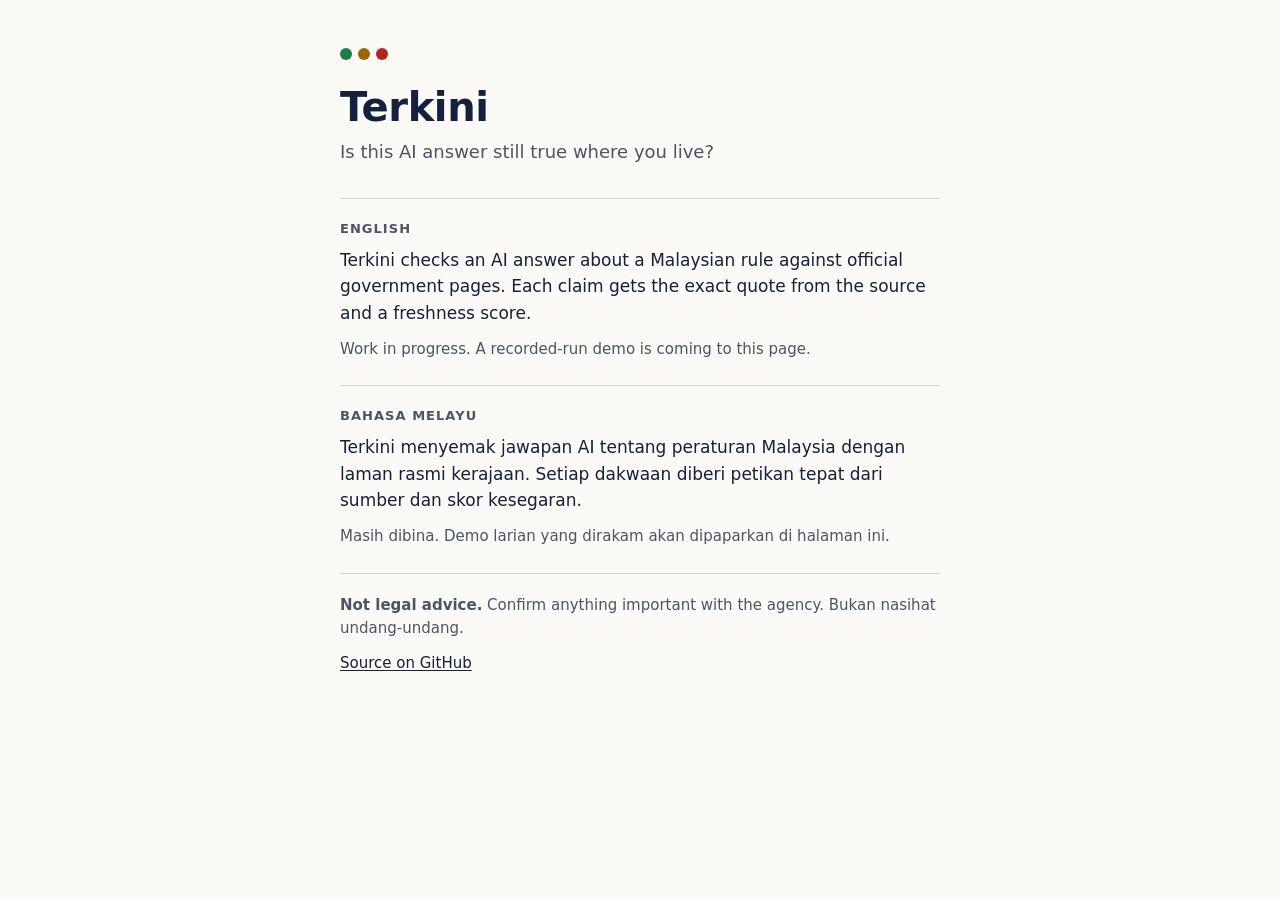
==== docs/index.html @ 065417b2 "Add Pages placeholder (EN + BM) and list model IDs in the AI disclosure Co-Authored-By: Claude Opus " ====
<!doctype html>
<html lang="en">
<head>
<meta charset="utf-8">
<meta name="viewport" content="width=device-width, initial-scale=1">
<title>Terkini: is this AI answer still true where you live?</title>
<meta name="description" content="Terkini checks AI answers about Malaysian rules against official government pages, with exact quotes and a freshness score.">
<style>
  :root {
    --ink: #14213d; --muted: #4a5568; --paper: #fbfaf6; --line: #d9d4c7;
    --fresh: #1f7a4d; --stale: #b3261e; --unsure: #9a6700;
    --measure: 40rem;
  }
  * { box-sizing: border-box; }
  html { -webkit-text-size-adjust: 100%; }
  body {
    margin: 0; background: var(--paper); color: var(--ink);
    font: 17px/1.55 ui-sans-serif, system-ui, -apple-system, "Segoe UI", Roboto, sans-serif;
  }
  main { max-width: var(--measure); margin: 0 auto; padding: 3rem 1.25rem 4rem; }
  .mark { display: flex; gap: .375rem; margin-bottom: 1.5rem; }
  .mark span { width: .75rem; height: .75rem; border-radius: 50%; }
  h1 { font-size: clamp(1.75rem, 6vw, 2.5rem); line-height: 1.15; margin: 0 0 .5rem; letter-spacing: -.01em; }
  .tag { font-size: 1.125rem; color: var(--muted); margin: 0 0 2rem; }
  section { border-top: 1px solid var(--line); padding-top: 1.25rem; margin-top: 1.5rem; }
  h2 { font-size: .8125rem; text-transform: uppercase; letter-spacing: .08em; color: var(--muted); margin: 0 0 .5rem; }
  p { margin: 0 0 .75rem; overflow-wrap: anywhere; }
  .note { font-size: .9375rem; color: var(--muted); }
  a { color: var(--ink); text-underline-offset: .15em; }
  a:focus-visible { outline: 2px solid var(--ink); outline-offset: 2px; }
</style>
</head>
<body>
<main>
  <div class="mark" aria-hidden="true">
    <span style="background:var(--fresh)"></span><span style="background:var(--unsure)"></span><span style="background:var(--stale)"></span>
  </div>
  <h1>Terkini</h1>
  <p class="tag">Is this AI answer still true where you live?</p>

  <section lang="en">
    <h2>English</h2>
    <p>Terkini checks an AI answer about a Malaysian rule against official government pages. Each claim gets the exact quote
      from the source and a freshness score.</p>
    <p class="note">Work in progress. A recorded-run demo is coming to this page.</p>
  </section>

  <section lang="ms">
    <h2>Bahasa Melayu</h2>
    <p>Terkini menyemak jawapan AI tentang peraturan Malaysia dengan laman rasmi kerajaan. Setiap dakwaan diberi petikan
      tepat dari sumber dan skor kesegaran.</p>
    <p class="note">Masih dibina. Demo larian yang dirakam akan dipaparkan di halaman ini.</p>
  </section>

  <section>
    <p class="note"><strong>Not legal advice.</strong> Confirm anything important with the agency.
      <span lang="ms">Bukan nasihat undang-undang.</span></p>
    <p class="note"><a href="https://github.com/aimanmalib/terkini">Source on GitHub</a></p>
  </section>
</main>
</body>
</html>
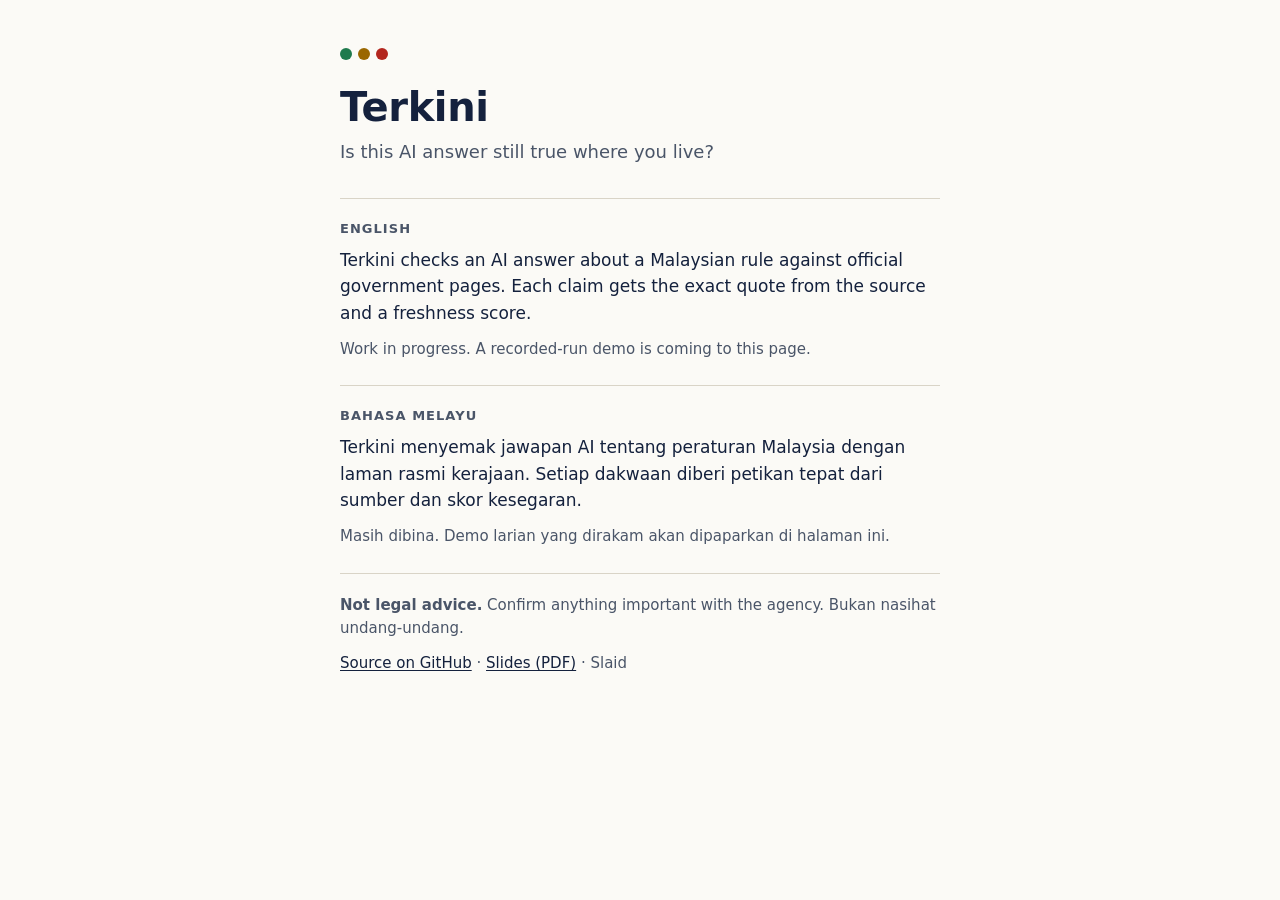
==== commit 2767ec1e: "Add deck v0 (8 slides by judging criterion) as PDF and PPTX on Pages Co-Authored-By: Claude Opus 5.5" ====
--- a/docs/index.html
+++ b/docs/index.html
@@ -55,7 +55,8 @@
   <section>
     <p class="note"><strong>Not legal advice.</strong> Confirm anything important with the agency.
       <span lang="ms">Bukan nasihat undang-undang.</span></p>
-    <p class="note"><a href="https://github.com/aimanmalib/terkini">Source on GitHub</a></p>
+    <p class="note"><a href="https://github.com/aimanmalib/terkini">Source on GitHub</a> · <a href="deck.pdf">Slides (PDF)</a>
+      <span lang="ms">· Slaid</span></p>
   </section>
 </main>
 </body>
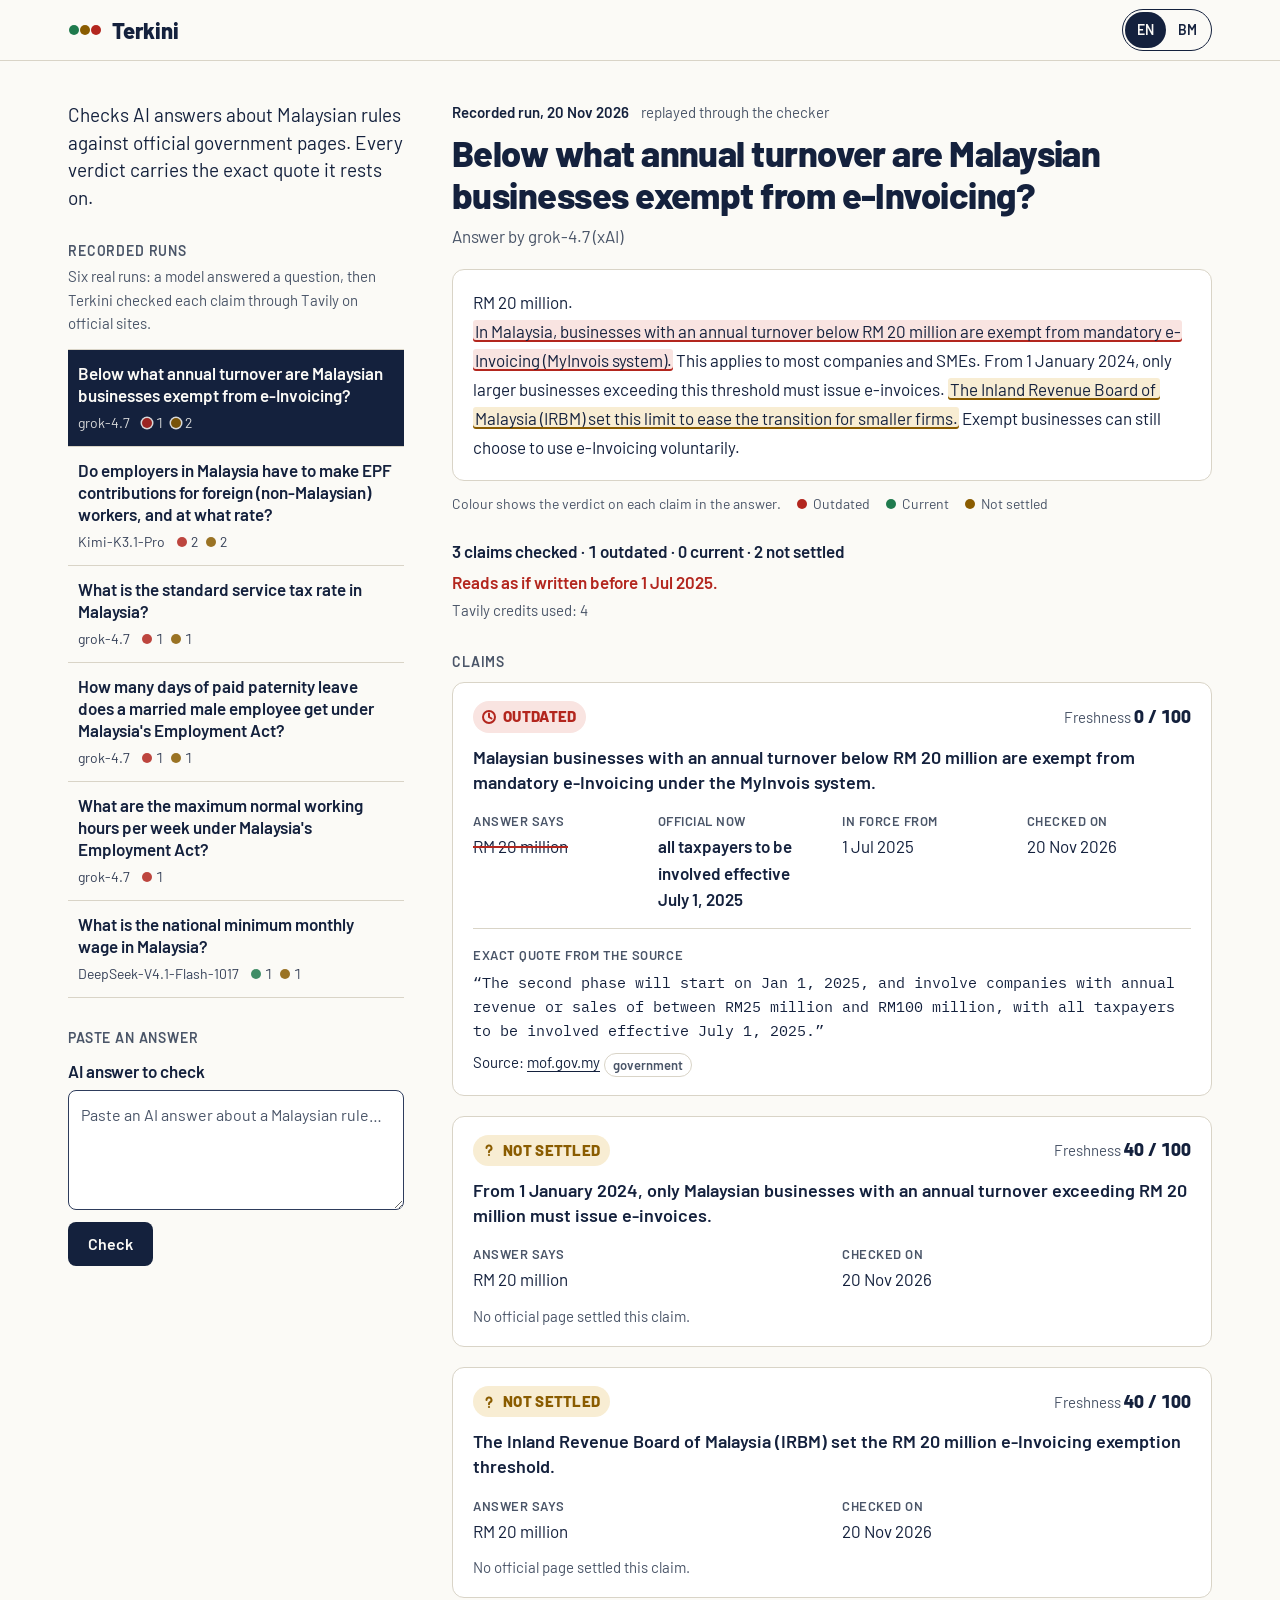
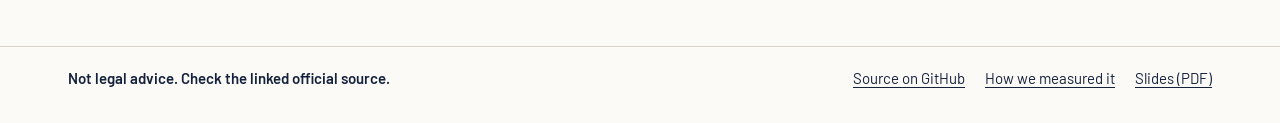
==== commit 02a6c986: "Replace the placeholder with the replay page: pick a recorded run, see each claim marked in the answ" ====
--- a/docs/index.html
+++ b/docs/index.html
@@ -3,61 +3,195 @@
 <head>
 <meta charset="utf-8">
 <meta name="viewport" content="width=device-width, initial-scale=1">
-<title>Terkini: is this AI answer still true where you live?</title>
+<title>Terkini: is this AI answer still true in Malaysia?</title>
 <meta name="description" content="Terkini checks AI answers about Malaysian rules against official government pages, with exact quotes and a freshness score.">
+<meta name="color-scheme" content="light">
+<link rel="preload" href="fonts/barlow-400.woff2" as="font" type="font/woff2" crossorigin>
+<link rel="preload" href="fonts/barlow-800.woff2" as="font" type="font/woff2" crossorigin>
 <style>
+  @font-face { font-family: "Barlow"; src: url("fonts/barlow-400.woff2") format("woff2"); font-weight: 400; font-display: swap; }
+  @font-face { font-family: "Barlow"; src: url("fonts/barlow-600.woff2") format("woff2"); font-weight: 600; font-display: swap; }
+  @font-face { font-family: "Barlow"; src: url("fonts/barlow-800.woff2") format("woff2"); font-weight: 800; font-display: swap; }
+  @font-face { font-family: "Plex Mono"; src: url("fonts/plex-mono-400.woff2") format("woff2"); font-weight: 400; font-display: swap; }
+
   :root {
-    --ink: #14213d; --muted: #4a5568; --paper: #fbfaf6; --line: #d9d4c7;
-    --fresh: #1f7a4d; --stale: #b3261e; --unsure: #9a6700;
-    --measure: 40rem;
+    --ink: #14213d; --ink-2: #2e3c5c; --muted: #4a5568; --paper: #fbfaf6; --sheet: #ffffff; --line: #d9d4c7;
+    --fresh: #1f7a4d; --fresh-tint: #e3f1e8;
+    --stale: #b3261e; --stale-tint: #f9e4e1;
+    --unsure: #8a5c00; --unsure-tint: #f8edd3;
+    --sans: "Barlow", ui-sans-serif, system-ui, -apple-system, "Segoe UI", Roboto, sans-serif;
+    --mono: "Plex Mono", ui-monospace, "SFMono-Regular", Menlo, Consolas, monospace;
+    --radius: 12px; --gap: 1.25rem;
   }
   * { box-sizing: border-box; }
-  html { -webkit-text-size-adjust: 100%; }
-  body {
-    margin: 0; background: var(--paper); color: var(--ink);
-    font: 17px/1.55 ui-sans-serif, system-ui, -apple-system, "Segoe UI", Roboto, sans-serif;
+  html { -webkit-text-size-adjust: 100%; scrollbar-color: var(--line) var(--paper); }
+  body { margin: 0; background: var(--paper); color: var(--ink); font: 400 1.0625rem/1.55 var(--sans); }
+  ::selection { background: var(--ink); color: var(--paper); }
+  a { color: var(--ink); text-decoration-thickness: 1px; text-underline-offset: .18em; }
+  a:hover { text-decoration-thickness: 2px; }
+  :focus-visible { outline: 2px solid var(--ink); outline-offset: 2px; }
+  h1, h2, h3 { margin: 0; line-height: 1.15; text-wrap: balance; }
+  p { margin: 0; }
+  .sr { position: absolute; width: 1px; height: 1px; overflow: hidden; clip-path: inset(50%); white-space: nowrap; }
+
+  .top { border-bottom: 1px solid var(--line); background: var(--paper); }
+  .top-in, .layout, .foot-in { max-width: 74rem; margin: 0 auto; padding-inline: 1.25rem; }
+  .top-in { display: flex; align-items: center; justify-content: space-between; gap: 1rem; min-height: 3.75rem; }
+  .brand { display: flex; align-items: center; gap: .625rem; font-weight: 800; font-size: 1.375rem; letter-spacing: -.01em; text-decoration: none; }
+  .brand svg { flex: none; }
+  .langs { display: flex; border: 1px solid var(--ink); border-radius: 999px; padding: 2px; }
+  .langs button { font: 600 .875rem/1 var(--sans); color: var(--ink); background: none; border: 0; border-radius: 999px;
+    padding: .5rem .75rem; min-height: 2.25rem; cursor: pointer; }
+  .langs button[aria-pressed="true"] { background: var(--ink); color: var(--paper); }
+
+  .layout { display: grid; gap: 2rem; padding-block: 1.75rem 3rem; }
+  @media (min-width: 60rem) { .layout { grid-template-columns: 21rem minmax(0, 1fr); gap: 3rem; padding-top: 2.5rem; } }
+  .rail { display: grid; gap: 2rem; align-content: start; min-width: 0; }
+  .lede { font-size: 1.1875rem; line-height: 1.45; }
+  .rail h2, .claims-h { font-size: .875rem; font-weight: 600; letter-spacing: .06em; text-transform: uppercase; color: var(--muted); }
+  .hint { color: var(--muted); font-size: .9375rem; margin-top: .375rem; }
+
+  .cases { list-style: none; margin: .875rem 0 0; padding: 0; border-top: 1px solid var(--line); }
+  .case { display: block; width: 100%; text-align: left; font: inherit; color: inherit; background: none; cursor: pointer;
+    border: 0; border-bottom: 1px solid var(--line); padding: .75rem .625rem; }
+  .case:hover { background: var(--sheet); }
+  .case[aria-current="true"] { background: var(--ink); color: var(--paper); }
+  .case-q { display: block; font-weight: 600; line-height: 1.3; overflow-wrap: anywhere; }
+  .case-meta { display: flex; flex-wrap: wrap; align-items: center; gap: .25rem .75rem; margin-top: .375rem; font-size: .875rem; opacity: .85; }
+  .tally { display: inline-flex; gap: .5rem; }
+  .tally span { display: inline-flex; align-items: center; gap: .25rem; font-variant-numeric: tabular-nums; }
+  .dot { width: .625rem; height: .625rem; border-radius: 50%; flex: none; box-shadow: 0 0 0 1.5px var(--paper); }
+  .dot.outdated { background: var(--stale); } .dot.current { background: var(--fresh); } .dot.unverifiable { background: var(--unsure); }
+
+  .paste textarea { display: block; width: 100%; min-height: 7.5rem; margin-top: .75rem; resize: vertical; font: inherit; font-size: 1rem;
+    color: var(--ink); background: var(--sheet); border: 1px solid var(--ink-2); border-radius: 8px; padding: .75rem; caret-color: var(--stale); }
+  .paste textarea::placeholder { color: var(--muted); }
+  .paste label { display: block; font-weight: 600; margin-top: .75rem; }
+  .paste textarea { margin-top: .375rem; }
+  .btn { margin-top: .75rem; font: 600 1rem/1 var(--sans); color: var(--paper); background: var(--ink); border: 0; border-radius: 8px;
+    padding: .75rem 1.25rem; min-height: 2.75rem; cursor: pointer; }
+  .btn:hover { background: var(--ink-2); }
+  .paste-msg { margin-top: .75rem; font-size: .9375rem; overflow-wrap: anywhere; }
+  .paste-msg:empty { display: none; }
+
+  .result { min-width: 0; }
+  .run-label { display: flex; flex-wrap: wrap; gap: .25rem .75rem; font-size: .9375rem; color: var(--muted); }
+  .run-label b { color: var(--ink); font-weight: 600; }
+  .q { font-size: clamp(1.5rem, 4.2vw, 2.25rem); font-weight: 800; letter-spacing: -.015em; margin-top: .5rem; overflow-wrap: anywhere; }
+  .by { margin-top: .5rem; color: var(--muted); }
+  .answer { margin-top: 1.25rem; background: var(--sheet); border: 1px solid var(--line); border-radius: var(--radius);
+    padding: 1.125rem 1.25rem; white-space: pre-wrap; overflow-wrap: anywhere; line-height: 1.7; }
+  .hl { color: inherit; text-decoration: none; border-radius: 3px; padding: .05em .1em; -webkit-box-decoration-break: clone; box-decoration-break: clone; }
+  .hl.outdated { background: var(--stale-tint); box-shadow: inset 0 -2px 0 var(--stale); }
+  .hl.current { background: var(--fresh-tint); box-shadow: inset 0 -2px 0 var(--fresh); }
+  .hl.unverifiable { background: var(--unsure-tint); box-shadow: inset 0 -2px 0 var(--unsure); }
+  .hl:hover { text-decoration: underline; text-decoration-thickness: 1px; }
+  .legend { display: flex; flex-wrap: wrap; gap: .375rem 1rem; margin-top: .75rem; font-size: .875rem; color: var(--muted); }
+  .legend span { display: inline-flex; align-items: center; gap: .375rem; }
+  .summary { margin-top: 1.5rem; font-weight: 600; font-variant-numeric: tabular-nums; }
+  .asof { margin-top: .25rem; color: var(--stale); font-weight: 600; }
+  .credits { margin-top: .25rem; color: var(--muted); font-size: .9375rem; }
+
+  .claims-h { margin-top: 2rem; }
+  .claims { list-style: none; margin: .75rem 0 0; padding: 0; display: grid; gap: var(--gap); }
+  .claim { background: var(--sheet); border: 1px solid var(--line); border-radius: var(--radius); padding: 1.125rem 1.25rem; scroll-margin-top: 1rem; }
+  .claim:target { border-color: var(--ink); }
+  .claim-top { display: flex; align-items: center; justify-content: space-between; gap: .75rem; flex-wrap: wrap; }
+  .badge { display: inline-flex; align-items: center; gap: .375rem; font-weight: 800; font-size: .9375rem; letter-spacing: .02em;
+    text-transform: uppercase; padding: .25rem .625rem .25rem .5rem; border-radius: 999px; }
+  .badge.outdated { color: var(--stale); background: var(--stale-tint); }
+  .badge.current { color: var(--fresh); background: var(--fresh-tint); }
+  .badge.unverifiable { color: var(--unsure); background: var(--unsure-tint); }
+  .score { font-variant-numeric: tabular-nums; color: var(--muted); font-size: .9375rem; }
+  .score b { color: var(--ink); font-weight: 800; font-size: 1.125rem; }
+  .claim-text { margin-top: .75rem; font-size: 1.125rem; font-weight: 600; line-height: 1.4; overflow-wrap: anywhere; }
+  .facts { display: grid; grid-template-columns: repeat(auto-fit, minmax(9.5rem, 1fr)); gap: .75rem 1.25rem; margin: 1rem 0 0; }
+  .facts div { min-width: 0; }
+  .facts dt { font-size: .8125rem; font-weight: 600; letter-spacing: .04em; text-transform: uppercase; color: var(--muted); }
+  .facts dd { margin: .125rem 0 0; overflow-wrap: anywhere; }
+  .facts .stated dd { text-decoration: line-through; text-decoration-color: var(--stale); text-decoration-thickness: 2px; }
+  .facts .now dd { font-weight: 600; }
+  .quote { margin: 1rem 0 0; padding-top: 1rem; border-top: 1px solid var(--line); }
+  .quote-h { font-size: .8125rem; font-weight: 600; letter-spacing: .04em; text-transform: uppercase; color: var(--muted); }
+  .quote blockquote { margin: .375rem 0 0; font: 400 .9375rem/1.6 var(--mono); overflow-wrap: anywhere; }
+  .quote blockquote::before { content: "\201C"; } .quote blockquote::after { content: "\201D"; }
+  .quote figcaption { margin-top: .5rem; font-size: .9375rem; overflow-wrap: anywhere; }
+  .tags { display: inline-flex; flex-wrap: wrap; gap: .375rem; margin-left: .25rem; vertical-align: middle; }
+  .tag { font-size: .8125rem; font-weight: 600; border: 1px solid var(--line); border-radius: 999px; padding: .0625rem .5rem; color: var(--muted); }
+  .why { margin-top: .75rem; color: var(--muted); font-size: .9375rem; }
+  .other { margin-top: 1rem; color: var(--muted); font-size: .9375rem; }
+  .state { margin-top: 1rem; color: var(--muted); }
+
+  .foot { border-top: 1px solid var(--line); }
+  .foot-in { display: flex; flex-wrap: wrap; gap: .5rem 1.5rem; justify-content: space-between; padding-block: 1.25rem 2rem; font-size: .9375rem; }
+  .foot nav { display: flex; flex-wrap: wrap; gap: .5rem 1.25rem; }
+  .advice { font-weight: 600; }
+
+  @media (max-width: 30rem) {
+    .answer, .claim { padding: 1rem; }
+    .brand span { font-size: 1.25rem; }
   }
-  main { max-width: var(--measure); margin: 0 auto; padding: 3rem 1.25rem 4rem; }
-  .mark { display: flex; gap: .375rem; margin-bottom: 1.5rem; }
-  .mark span { width: .75rem; height: .75rem; border-radius: 50%; }
-  h1 { font-size: clamp(1.75rem, 6vw, 2.5rem); line-height: 1.15; margin: 0 0 .5rem; letter-spacing: -.01em; }
-  .tag { font-size: 1.125rem; color: var(--muted); margin: 0 0 2rem; }
-  section { border-top: 1px solid var(--line); padding-top: 1.25rem; margin-top: 1.5rem; }
-  h2 { font-size: .8125rem; text-transform: uppercase; letter-spacing: .08em; color: var(--muted); margin: 0 0 .5rem; }
-  p { margin: 0 0 .75rem; overflow-wrap: anywhere; }
-  .note { font-size: .9375rem; color: var(--muted); }
-  a { color: var(--ink); text-underline-offset: .15em; }
-  a:focus-visible { outline: 2px solid var(--ink); outline-offset: 2px; }
+  @media (prefers-reduced-motion: no-preference) { html { scroll-behavior: smooth; } }
 </style>
 </head>
 <body>
-<main>
-  <div class="mark" aria-hidden="true">
-    <span style="background:var(--fresh)"></span><span style="background:var(--unsure)"></span><span style="background:var(--stale)"></span>
+<svg width="0" height="0" style="position:absolute" aria-hidden="true">
+  <symbol id="i-current" viewBox="0 0 16 16"><path d="M3 8.5l3.2 3L13 4.5" fill="none" stroke="currentColor" stroke-width="2" stroke-linecap="round" stroke-linejoin="round"/></symbol>
+  <symbol id="i-outdated" viewBox="0 0 16 16"><circle cx="8" cy="8" r="6" fill="none" stroke="currentColor" stroke-width="2"/><path d="M8 4.5V8l2.5 1.5" fill="none" stroke="currentColor" stroke-width="2" stroke-linecap="round"/></symbol>
+  <symbol id="i-unverifiable" viewBox="0 0 16 16"><path d="M5.5 6a2.5 2.5 0 1 1 3.6 2.2c-.7.4-1.1.9-1.1 1.7v.3" fill="none" stroke="currentColor" stroke-width="2" stroke-linecap="round"/><circle cx="8" cy="13" r="1.1" fill="currentColor"/></symbol>
+</svg>
+
+<header class="top">
+  <div class="top-in">
+    <a class="brand" href="./">
+      <svg width="34" height="12" viewBox="0 0 34 12" aria-hidden="true"><circle cx="6" cy="6" r="5" style="fill:var(--fresh)"/><circle cx="17" cy="6" r="5" style="fill:var(--unsure)"/><circle cx="28" cy="6" r="5" style="fill:var(--stale)"/></svg>
+      <span>Terkini</span>
+    </a>
+    <div class="langs" role="group" data-i18n-aria-label="lang_switch" aria-label="Language">
+      <button type="button" data-lang="en" aria-pressed="true">EN</button>
+      <button type="button" data-lang="ms" aria-pressed="false">BM</button>
+    </div>
   </div>
-  <h1>Terkini</h1>
-  <p class="tag">Is this AI answer still true where you live?</p>
+</header>
 
-  <section lang="en">
-    <h2>English</h2>
-    <p>Terkini checks an AI answer about a Malaysian rule against official government pages. Each claim gets the exact quote
-      from the source and a freshness score.</p>
-    <p class="note">Work in progress. A recorded-run demo is coming to this page.</p>
-  </section>
+<div class="layout">
+  <aside class="rail">
+    <h1 class="sr" data-i18n="title">Terkini: is this AI answer still true in Malaysia?</h1>
+    <p class="lede" data-i18n="tagline">Checks AI answers about Malaysian rules against official government pages. Every verdict carries the exact quote it rests on.</p>
 
-  <section lang="ms">
-    <h2>Bahasa Melayu</h2>
-    <p>Terkini menyemak jawapan AI tentang peraturan Malaysia dengan laman rasmi kerajaan. Setiap dakwaan diberi petikan
-      tepat dari sumber dan skor kesegaran.</p>
-    <p class="note">Masih dibina. Demo larian yang dirakam akan dipaparkan di halaman ini.</p>
-  </section>
+    <section aria-labelledby="cases-h">
+      <h2 id="cases-h" data-i18n="cases_heading">Recorded runs</h2>
+      <p class="hint" data-i18n="cases_intro">Six real runs: a model answered a question, then Terkini checked each claim through Tavily on official sites.</p>
+      <ol class="cases" id="cases"></ol>
+    </section>
 
-  <section>
-    <p class="note"><strong>Not legal advice.</strong> Confirm anything important with the agency.
-      <span lang="ms">Bukan nasihat undang-undang.</span></p>
-    <p class="note"><a href="https://github.com/aimanmalib/terkini">Source on GitHub</a> · <a href="deck.pdf">Slides (PDF)</a>
-      <span lang="ms">· Slaid</span></p>
-  </section>
-</main>
+    <section class="paste" aria-labelledby="paste-h">
+      <h2 id="paste-h" data-i18n="paste_heading">Paste an answer</h2>
+      <form id="paste-form" novalidate>
+        <label for="paste" data-i18n="paste_label">AI answer to check</label>
+        <textarea id="paste" name="answer" data-i18n-placeholder="paste_placeholder" placeholder="Paste an AI answer about a Malaysian rule…"></textarea>
+        <button class="btn" type="submit" data-i18n="paste_button">Check</button>
+        <p class="paste-msg" id="paste-msg" role="status" aria-live="polite"></p>
+      </form>
+    </section>
+  </aside>
+
+  <main class="result" id="result" aria-live="polite" tabindex="-1">
+    <p class="state" data-i18n="loading">Loading the recorded run…</p>
+  </main>
+</div>
+
+<footer class="foot">
+  <div class="foot-in">
+    <p class="advice" data-i18n="not_advice">Not legal advice. Check the linked official source.</p>
+    <nav>
+      <a href="https://github.com/aimanmalib/terkini" data-i18n="footer_repo">Source on GitHub</a>
+      <a href="https://github.com/aimanmalib/terkini/blob/main/docs/EVAL.md" data-i18n="footer_eval">How we measured it</a>
+      <a href="deck.pdf" data-i18n="footer_deck">Slides (PDF)</a>
+    </nav>
+  </div>
+</footer>
+
+<script src="app.js" defer></script>
 </body>
 </html>
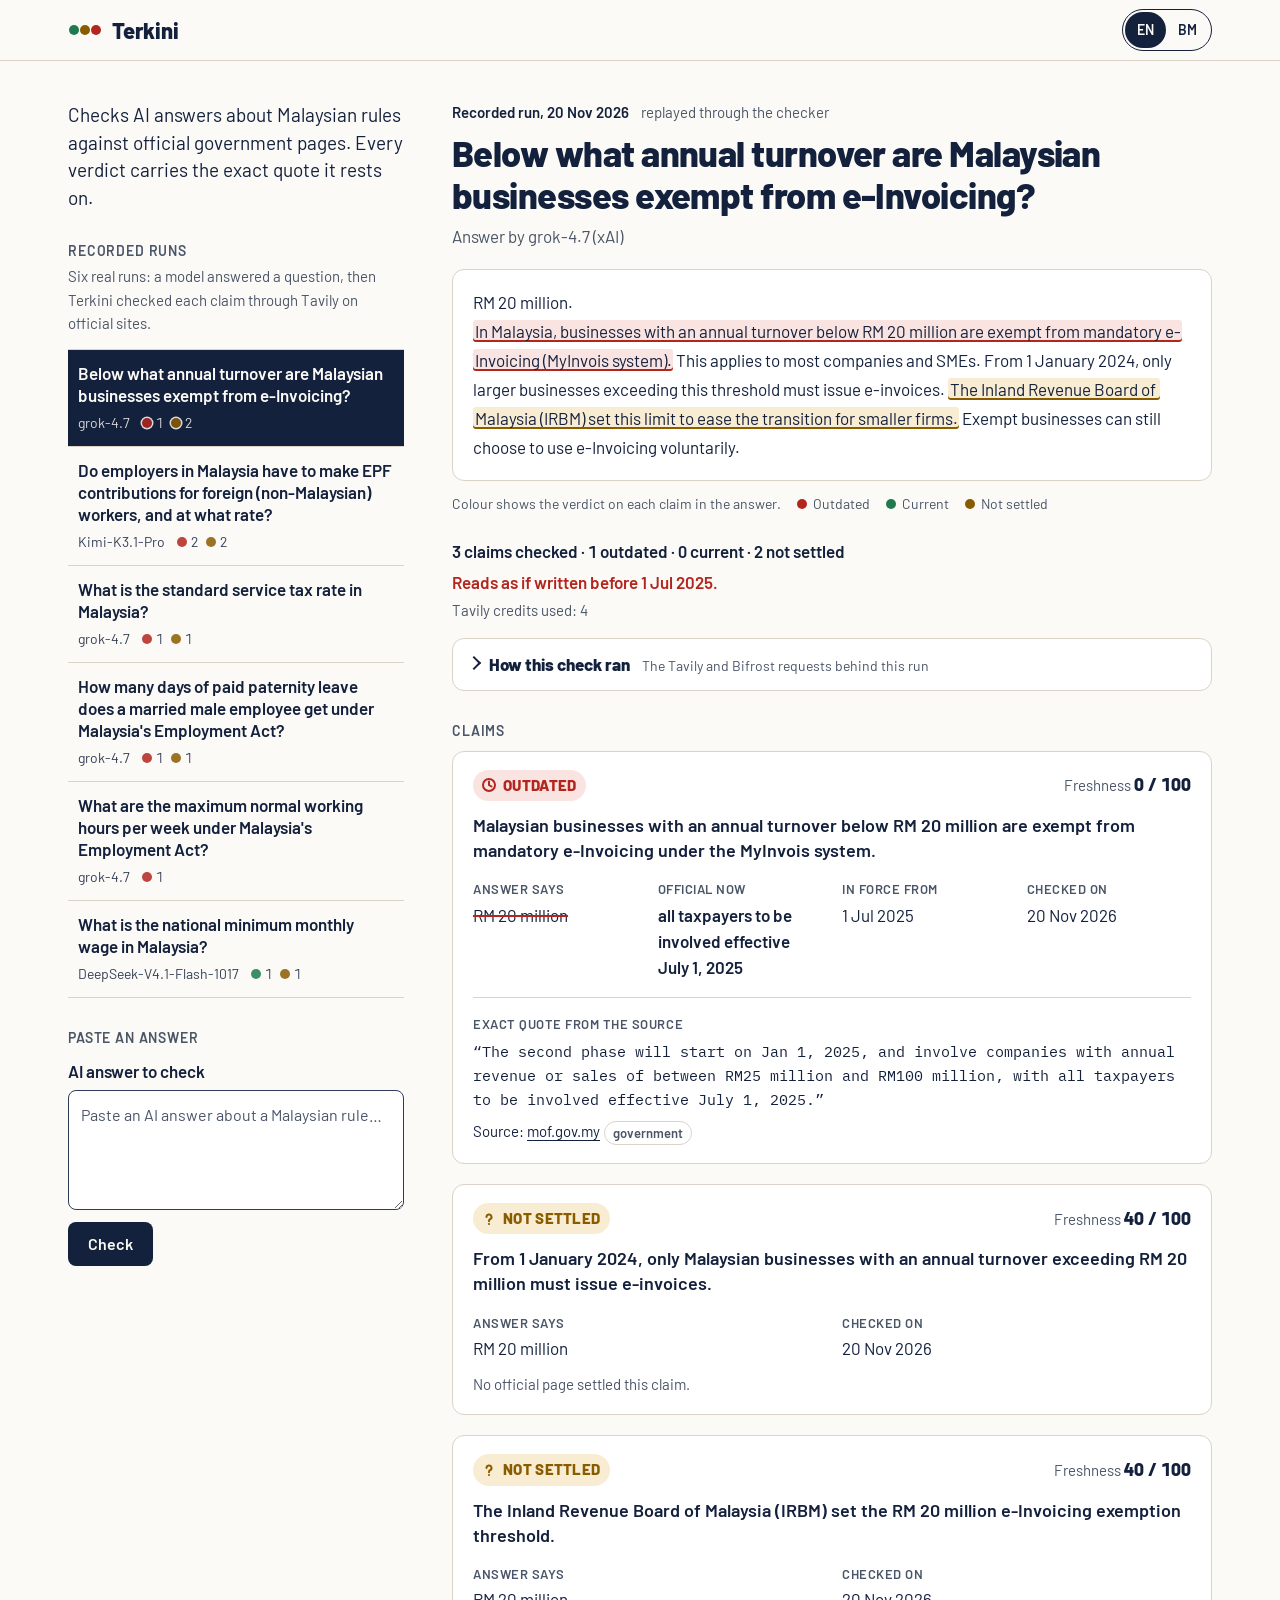
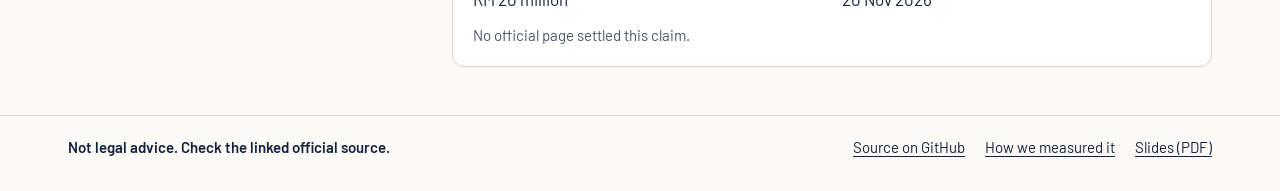
==== commit 66bd7e3d: "Replay page: "How this check ran" panel with the Tavily and Bifrost requests of each run Built from " ====
--- a/docs/index.html
+++ b/docs/index.html
@@ -71,8 +71,8 @@
   .btn { margin-top: .75rem; font: 600 1rem/1 var(--sans); color: var(--paper); background: var(--ink); border: 0; border-radius: 8px;
     padding: .75rem 1.25rem; min-height: 2.75rem; cursor: pointer; }
   .btn:hover { background: var(--ink-2); }
-  .paste-msg { margin-top: .75rem; font-size: .9375rem; overflow-wrap: anywhere; }
-  .paste-msg:empty { display: none; }
+  .answer-msg { margin-top: .75rem; font-size: .9375rem; overflow-wrap: anywhere; }
+  .answer-msg:empty { display: none; }
 
   .result { min-width: 0; }
   .run-label { display: flex; flex-wrap: wrap; gap: .25rem .75rem; font-size: .9375rem; color: var(--muted); }
@@ -92,6 +92,32 @@
   .asof { margin-top: .25rem; color: var(--stale); font-weight: 600; }
   .credits { margin-top: .25rem; color: var(--muted); font-size: .9375rem; }
 
+  .trace { margin-top: 1rem; background: var(--sheet); border: 1px solid var(--line); border-radius: var(--radius); }
+  .trace summary { cursor: pointer; list-style: none; display: flex; flex-wrap: wrap; align-items: baseline; gap: .125rem .75rem;
+    padding: .75rem 1rem .75rem 2.25rem; position: relative; border-radius: var(--radius); }
+  .trace summary::-webkit-details-marker { display: none; }
+  .trace summary::before { content: ""; position: absolute; left: 1rem; top: 1.15rem; width: .5rem; height: .5rem;
+    border-right: 2px solid var(--ink); border-bottom: 2px solid var(--ink); transform: rotate(-45deg); }
+  .trace[open] summary::before { transform: rotate(45deg); top: 1rem; }
+  .tr-title { font-weight: 700; }
+  .tr-hint { color: var(--muted); font-size: .875rem; }
+  .tr-sec { padding: .25rem 1rem 1rem; border-top: 1px solid var(--line); }
+  .tr-sec h4 { margin: .875rem 0 0; font-size: .8125rem; font-weight: 700; letter-spacing: .04em; text-transform: uppercase; color: var(--ink-2); }
+  .tr-dl { margin: .5rem 0 0; display: grid; gap: .5rem; }
+  .tr-dl div { min-width: 0; }
+  .tr-dl dt { font-size: .8125rem; font-weight: 600; color: var(--muted); }
+  .tr-dl dd { margin: .125rem 0 0; font-size: .9375rem; overflow-wrap: anywhere; }
+  .tr-chips { display: flex; flex-wrap: wrap; gap: .25rem .375rem; }
+  .trace code { font: 400 .8125rem/1.5 var(--mono); overflow-wrap: anywhere; }
+  .tr-chips code { border: 1px solid var(--line); border-radius: 6px; padding: 0 .375rem; }
+  .tr-list { list-style: none; margin: .625rem 0 0; padding: 0; display: grid; gap: .625rem; }
+  .tr-list li { min-width: 0; padding-left: .75rem; border-left: 2px solid var(--line); }
+  .tr-k { font-size: .8125rem; font-weight: 600; color: var(--muted); }
+  .tr-q { margin-top: .125rem; }
+  .tr-meta { display: flex; flex-wrap: wrap; gap: .125rem .875rem; margin-top: .125rem; font-size: .875rem; color: var(--muted); font-variant-numeric: tabular-nums; }
+  .tr-meta .tr-fb { color: var(--unsure); font-weight: 700; }
+  .tr-note { margin-top: .625rem; font-size: .875rem; color: var(--muted); overflow-wrap: anywhere; }
+  .tr-total { margin-top: .625rem; font-size: .9375rem; font-weight: 600; font-variant-numeric: tabular-nums; }
   .claims-h { margin-top: 2rem; }
   .claims { list-style: none; margin: .75rem 0 0; padding: 0; display: grid; gap: var(--gap); }
   .claim { background: var(--sheet); border: 1px solid var(--line); border-radius: var(--radius); padding: 1.125rem 1.25rem; scroll-margin-top: 1rem; }
@@ -165,13 +191,13 @@
       <ol class="cases" id="cases"></ol>
     </section>
 
-    <section class="paste" aria-labelledby="paste-h">
-      <h2 id="paste-h" data-i18n="paste_heading">Paste an answer</h2>
-      <form id="paste-form" novalidate>
+    <section class="paste" aria-labelledby="answer-h">
+      <h2 id="answer-h" data-i18n="paste_heading">Paste an answer</h2>
+      <form id="answer-form" novalidate>
         <label for="paste" data-i18n="paste_label">AI answer to check</label>
         <textarea id="paste" name="answer" data-i18n-placeholder="paste_placeholder" placeholder="Paste an AI answer about a Malaysian rule…"></textarea>
         <button class="btn" type="submit" data-i18n="paste_button">Check</button>
-        <p class="paste-msg" id="paste-msg" role="status" aria-live="polite"></p>
+        <p class="answer-msg" id="answer-msg" role="status" aria-live="polite"></p>
       </form>
     </section>
   </aside>
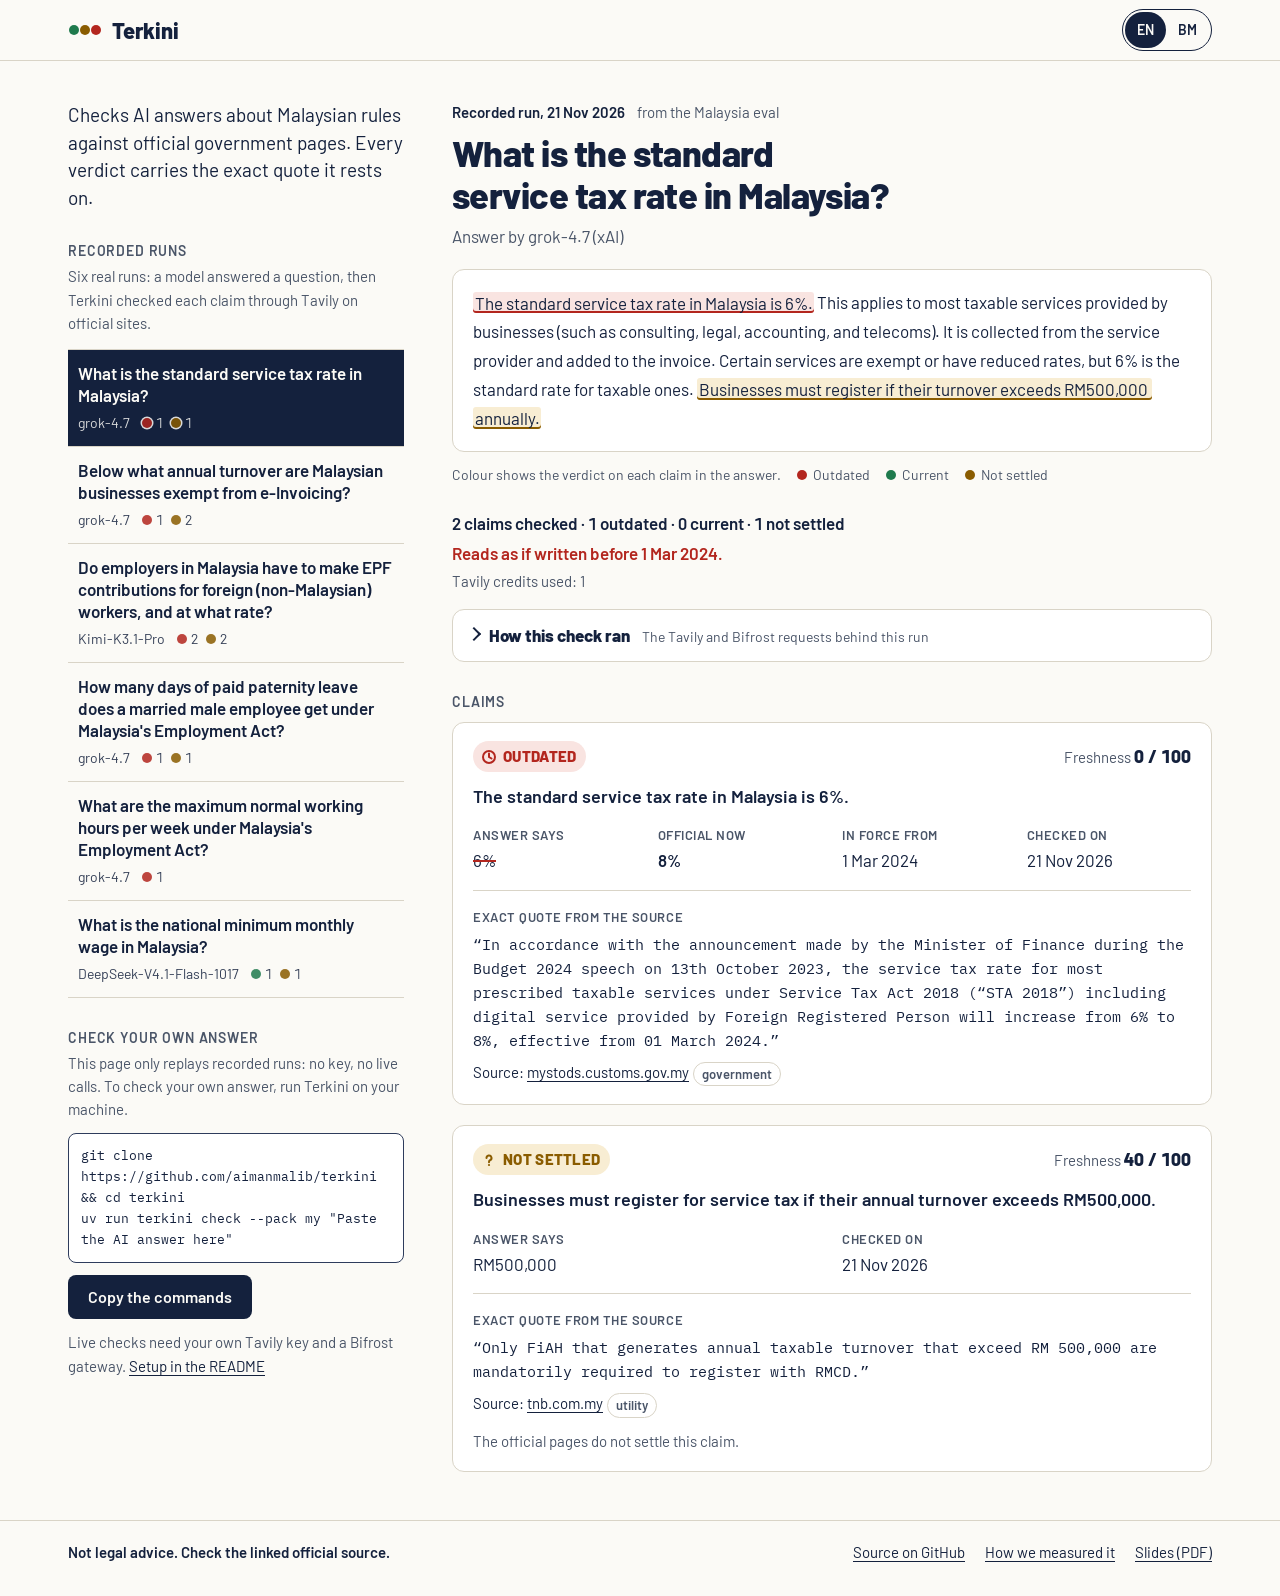
==== commit 9fb2b6e9: "Replay page: selected run before the list on phones; local commands replace the Check button (D-024)" ====
--- a/docs/index.html
+++ b/docs/index.html
@@ -63,16 +63,21 @@
   .dot { width: .625rem; height: .625rem; border-radius: 50%; flex: none; box-shadow: 0 0 0 1.5px var(--paper); }
   .dot.outdated { background: var(--stale); } .dot.current { background: var(--fresh); } .dot.unverifiable { background: var(--unsure); }
 
-  .paste textarea { display: block; width: 100%; min-height: 7.5rem; margin-top: .75rem; resize: vertical; font: inherit; font-size: 1rem;
-    color: var(--ink); background: var(--sheet); border: 1px solid var(--ink-2); border-radius: 8px; padding: .75rem; caret-color: var(--stale); }
-  .paste textarea::placeholder { color: var(--muted); }
-  .paste label { display: block; font-weight: 600; margin-top: .75rem; }
-  .paste textarea { margin-top: .375rem; }
-  .btn { margin-top: .75rem; font: 600 1rem/1 var(--sans); color: var(--paper); background: var(--ink); border: 0; border-radius: 8px;
+  .own pre { margin: .75rem 0 0; background: var(--sheet); border: 1px solid var(--ink-2); border-radius: 8px; padding: .75rem;
+    font: 400 .8125rem/1.6 var(--mono); white-space: pre-wrap; overflow-wrap: anywhere; }
+  .own-row { display: flex; flex-wrap: wrap; align-items: center; gap: .5rem 1rem; margin-top: .75rem; }
+  .btn { font: 600 1rem/1 var(--sans); color: var(--paper); background: var(--ink); border: 0; border-radius: 8px;
     padding: .75rem 1.25rem; min-height: 2.75rem; cursor: pointer; }
   .btn:hover { background: var(--ink-2); }
-  .answer-msg { margin-top: .75rem; font-size: .9375rem; overflow-wrap: anywhere; }
-  .answer-msg:empty { display: none; }
+  .copy-msg { font-size: .9375rem; overflow-wrap: anywhere; }
+  .own-note { margin-top: .75rem; color: var(--muted); font-size: .9375rem; }
+  .jump { display: none; }
+  /* Phone and tablet: the selected run comes right after the tagline, before the list of runs (red team T2). */
+  @media (max-width: 59.99rem) {
+    .rail { display: contents; }
+    .lede { order: 1; } .result { order: 2; } .runs { order: 3; } .own { order: 4; }
+    .jump { display: inline; }
+  }
 
   .result { min-width: 0; }
   .run-label { display: flex; flex-wrap: wrap; gap: .25rem .75rem; font-size: .9375rem; color: var(--muted); }
@@ -181,26 +186,28 @@
 </header>
 
 <div class="layout">
-  <aside class="rail">
+  <div class="rail">
     <h1 class="sr" data-i18n="title">Terkini: is this AI answer still true in Malaysia?</h1>
     <p class="lede" data-i18n="tagline">Checks AI answers about Malaysian rules against official government pages. Every verdict carries the exact quote it rests on.</p>
 
-    <section aria-labelledby="cases-h">
+    <section class="runs" id="runs" aria-labelledby="cases-h">
       <h2 id="cases-h" data-i18n="cases_heading">Recorded runs</h2>
       <p class="hint" data-i18n="cases_intro">Six real runs: a model answered a question, then Terkini checked each claim through Tavily on official sites.</p>
       <ol class="cases" id="cases"></ol>
     </section>
 
-    <section class="paste" aria-labelledby="answer-h">
-      <h2 id="answer-h" data-i18n="paste_heading">Paste an answer</h2>
-      <form id="answer-form" novalidate>
-        <label for="paste" data-i18n="paste_label">AI answer to check</label>
-        <textarea id="paste" name="answer" data-i18n-placeholder="paste_placeholder" placeholder="Paste an AI answer about a Malaysian rule…"></textarea>
-        <button class="btn" type="submit" data-i18n="paste_button">Check</button>
-        <p class="answer-msg" id="answer-msg" role="status" aria-live="polite"></p>
-      </form>
+    <section class="own" aria-labelledby="own-h">
+      <h2 id="own-h" data-i18n="own_heading">Check your own answer</h2>
+      <p class="hint" data-i18n="own_intro">This page only replays recorded runs: no key, no live calls. To check your own answer, run Terkini on your machine.</p>
+      <pre id="own-cmd" data-i18n="own_command"></pre>
+      <div class="own-row">
+        <button class="btn" type="button" id="copy" data-i18n="own_copy">Copy the commands</button>
+        <span class="copy-msg" id="copy-msg" role="status" aria-live="polite"></span>
+      </div>
+      <p class="own-note"><span data-i18n="own_needs">Live checks need your own Tavily key and a Bifrost gateway.</span>
+        <a href="https://github.com/aimanmalib/terkini#live-mode" data-i18n="own_link">Setup in the README</a></p>
     </section>
-  </aside>
+  </div>
 
   <main class="result" id="result" aria-live="polite" tabindex="-1">
     <p class="state" data-i18n="loading">Loading the recorded run…</p>
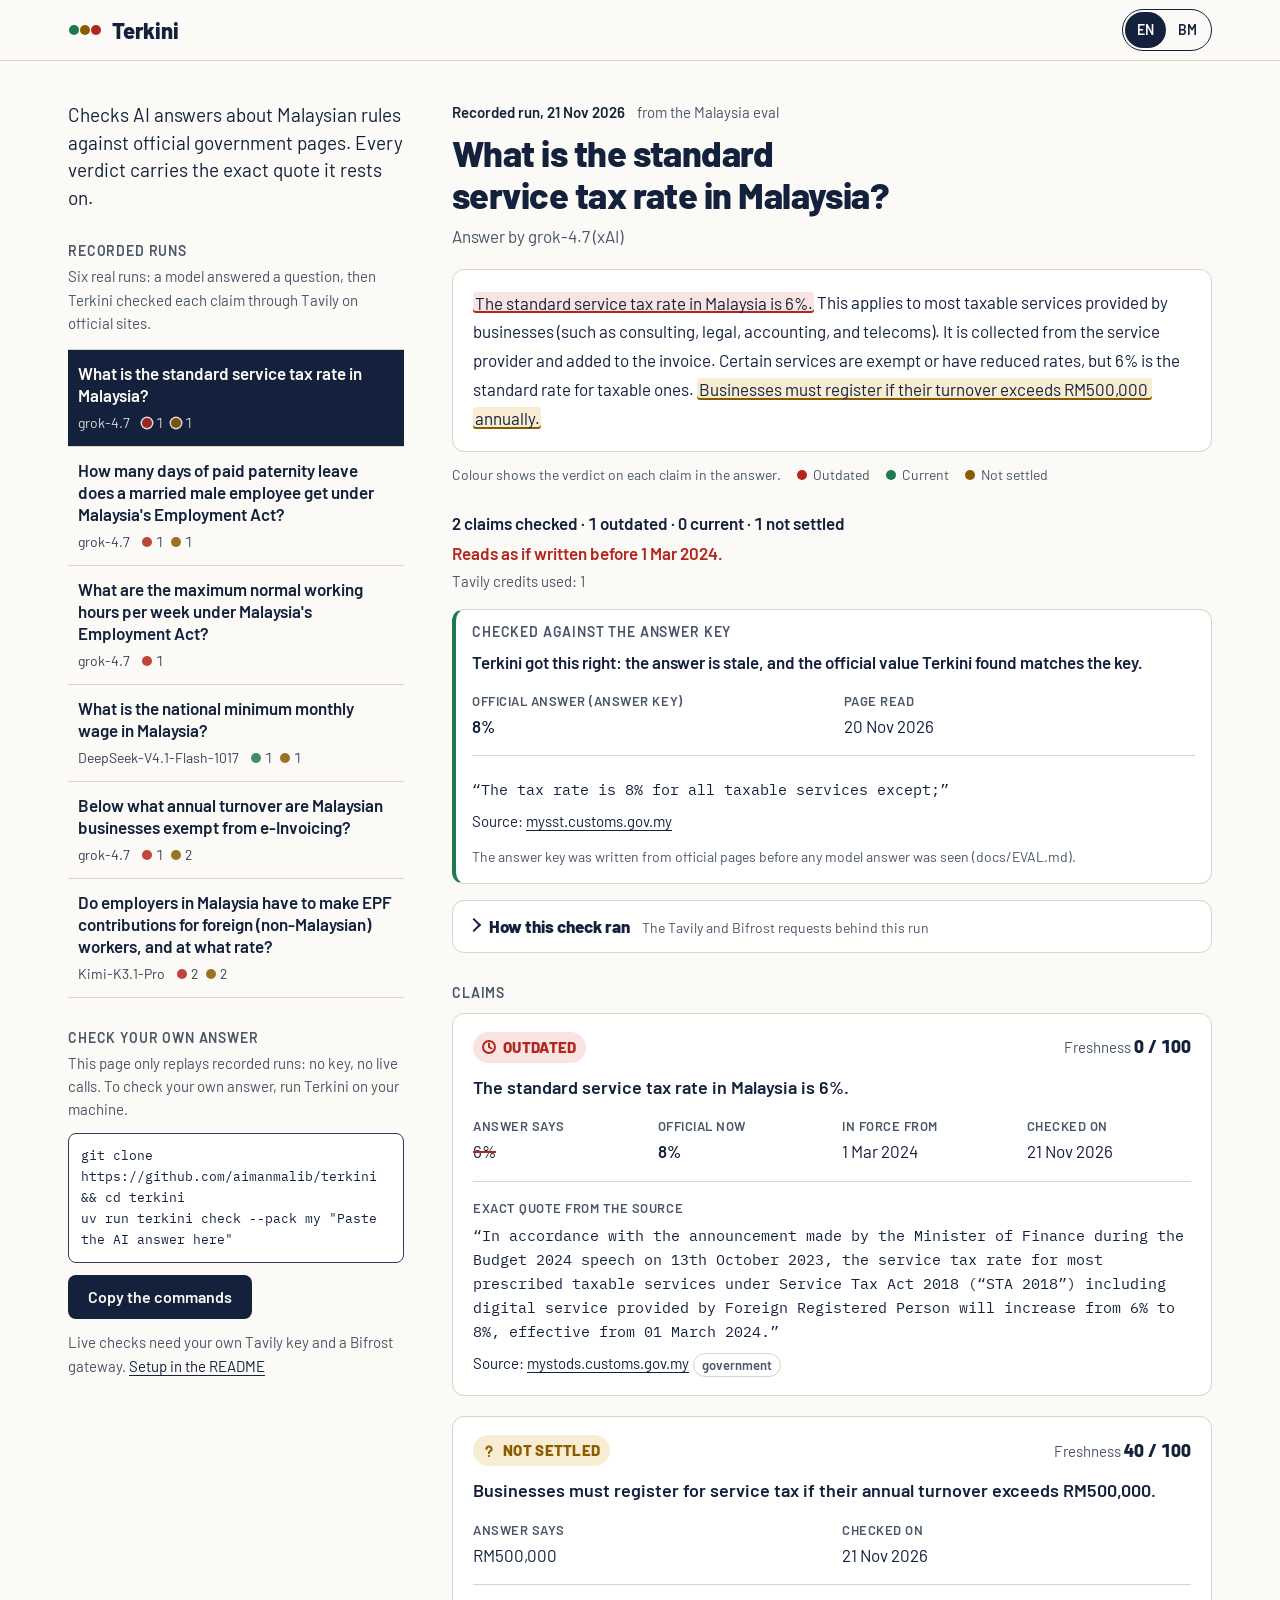
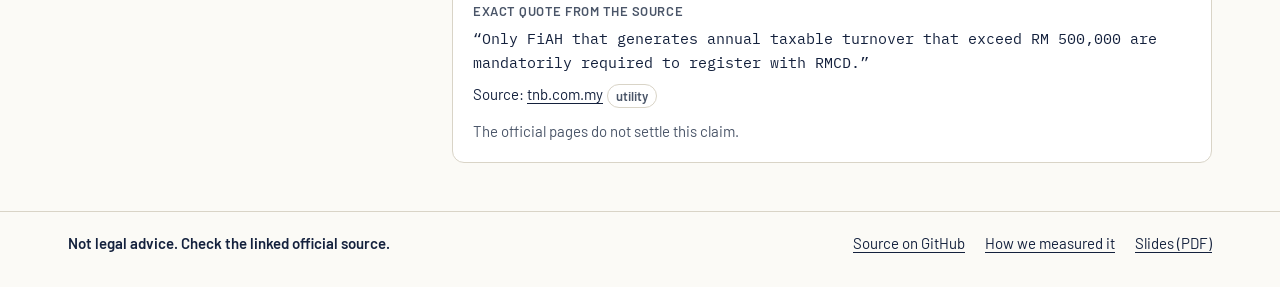
==== commit feaab96b: "Replay page: show each run against the answer key, with the two mistakes labelled (D-026) Co-Authore" ====
--- a/docs/index.html
+++ b/docs/index.html
@@ -97,6 +97,13 @@
   .asof { margin-top: .25rem; color: var(--stale); font-weight: 600; }
   .credits { margin-top: .25rem; color: var(--muted); font-size: .9375rem; }
 
+  .keybox { margin-top: 1rem; background: var(--sheet); border: 1px solid var(--line); border-left: 4px solid var(--fresh);
+    border-radius: var(--radius); padding: .875rem 1rem 1rem; }
+  .keybox.catch_partial { border-left-color: var(--unsure); }
+  .keybox.false_alarm { border-left-color: var(--stale); }
+  .key-h { margin: 0; font-size: .875rem; font-weight: 600; letter-spacing: .06em; text-transform: uppercase; color: var(--muted); }
+  .key-outcome { margin: .5rem 0 0; font-weight: 600; }
+  .key-note { margin: .75rem 0 0; color: var(--muted); font-size: .875rem; }
   .trace { margin-top: 1rem; background: var(--sheet); border: 1px solid var(--line); border-radius: var(--radius); }
   .trace summary { cursor: pointer; list-style: none; display: flex; flex-wrap: wrap; align-items: baseline; gap: .125rem .75rem;
     padding: .75rem 1rem .75rem 2.25rem; position: relative; border-radius: var(--radius); }
